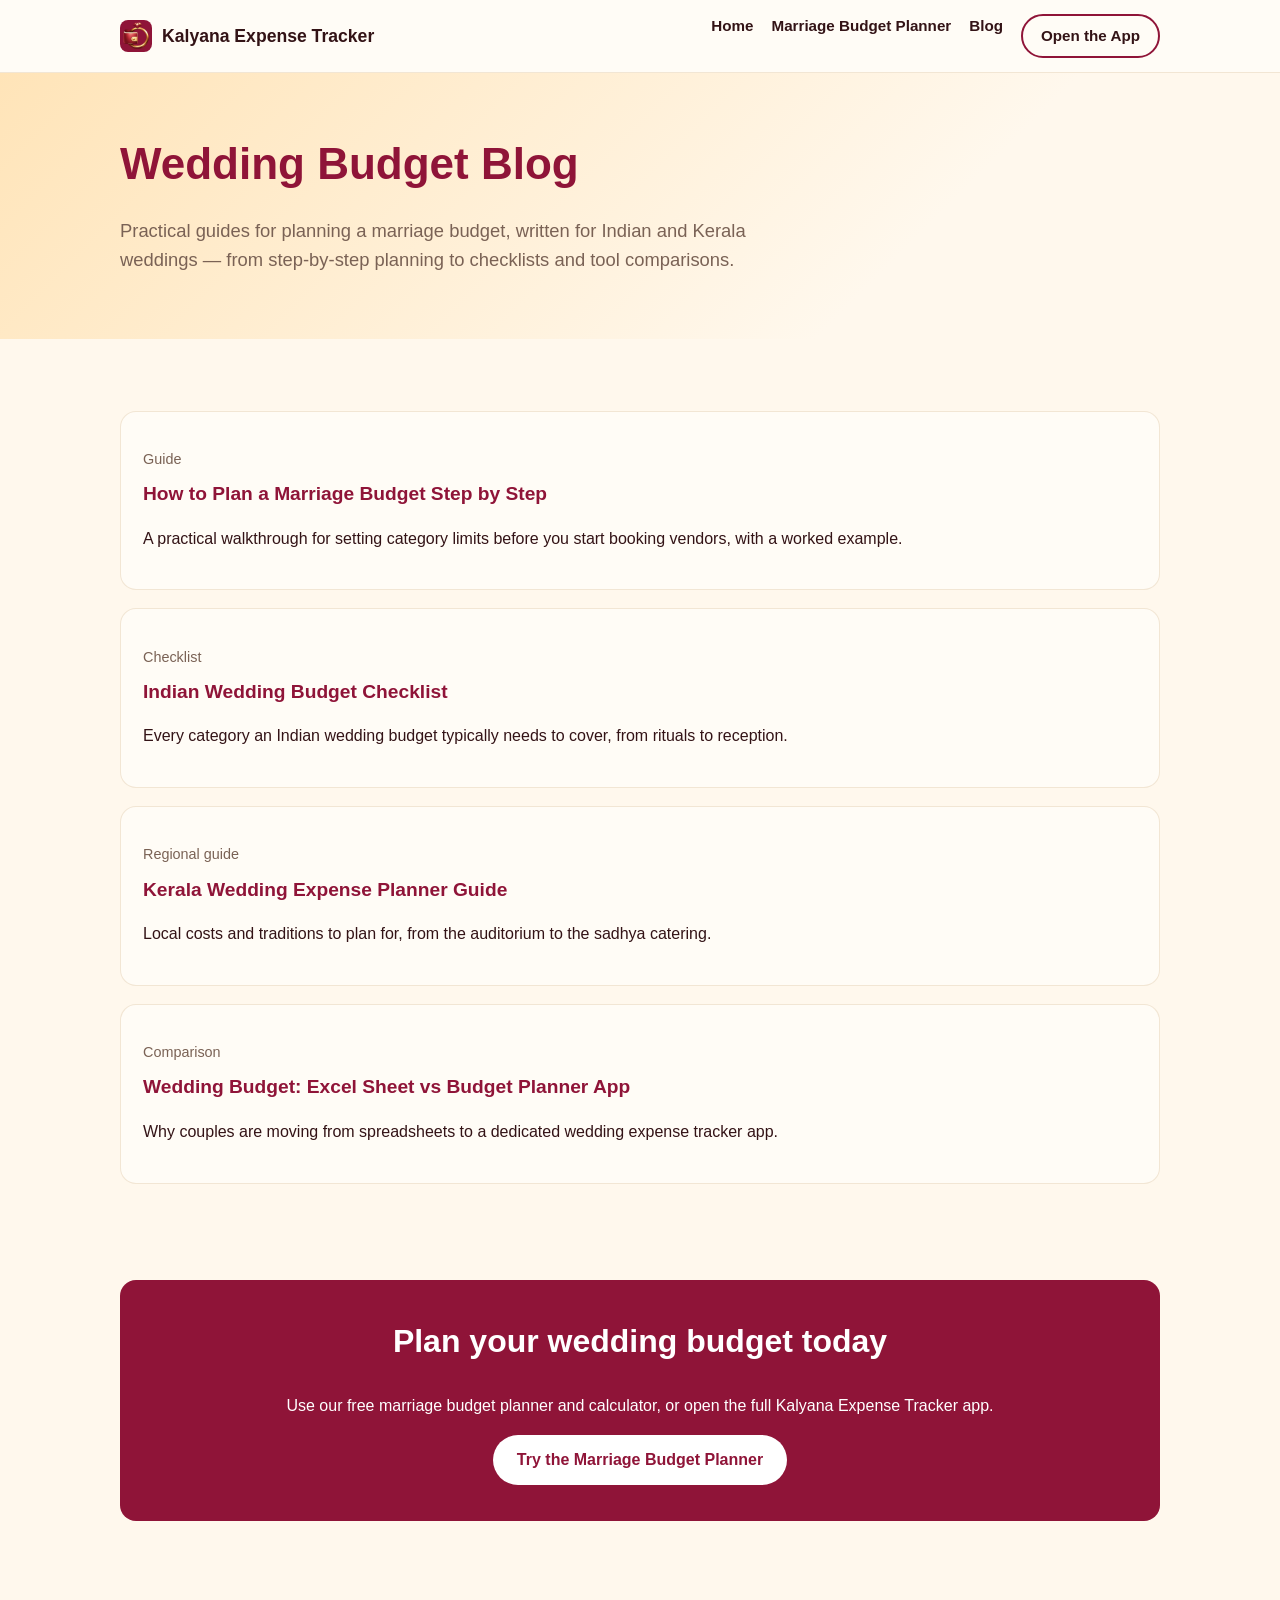
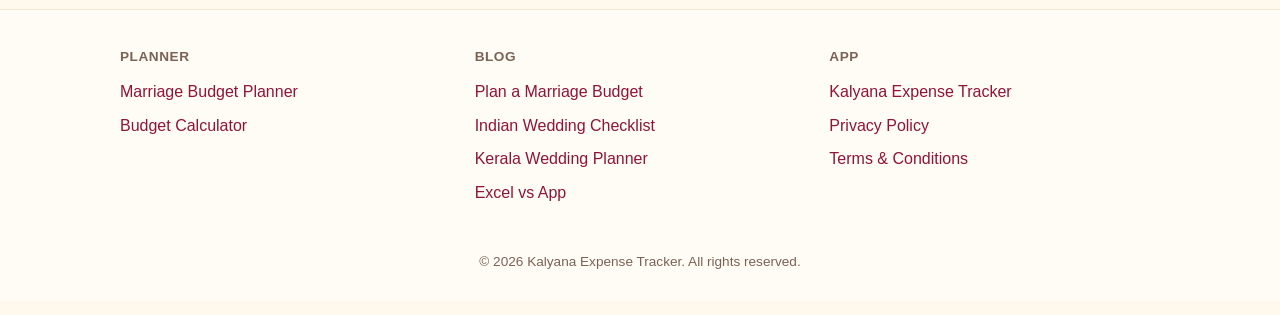
==== web/blog/index.html @ eb1126d5 "feat(web): add SEO landing pages and blog content" ====
<!DOCTYPE html>
<html lang="en">
<head>
  <meta charset="UTF-8">
  <meta http-equiv="X-UA-Compatible" content="IE=Edge">
  <meta name="viewport" content="width=device-width, initial-scale=1">

  <title>Wedding Budget Blog | Marriage Budget Planning Guides</title>
  <meta name="description" content="Guides on planning a marriage budget, Indian and Kerala wedding expense checklists, and choosing between Excel and a wedding budget planner app.">
  <meta name="robots" content="index, follow">
  <link rel="canonical" href="https://expense-tracker-20653.web.app/blog/">

  <meta name="theme-color" content="#8F1438">
  <link rel="icon" href="../favicon/favicon.ico" sizes="any">
  <link rel="stylesheet" href="../seo-assets/style.css">

  <meta property="og:type" content="website">
  <meta property="og:url" content="https://expense-tracker-20653.web.app/blog/">
  <meta property="og:title" content="Wedding Budget Blog | Marriage Budget Planning Guides">
  <meta property="og:description" content="Guides on planning a marriage budget, Indian and Kerala wedding expense checklists, and choosing between Excel and a wedding budget planner app.">
  <meta property="og:image" content="https://expense-tracker-20653.web.app/favicon/web-app-manifest-512x512.png">
  <meta property="og:site_name" content="Kalyana Expense Tracker">

  <meta name="twitter:card" content="summary_large_image">
  <meta name="twitter:title" content="Wedding Budget Blog | Marriage Budget Planning Guides">
  <meta name="twitter:description" content="Guides on planning a marriage budget, Indian and Kerala wedding expense checklists, and choosing between Excel and a wedding budget planner app.">
  <meta name="twitter:image" content="https://expense-tracker-20653.web.app/favicon/web-app-manifest-512x512.png">
</head>
<body>
  <a class="skip-link" href="#main-content">Skip to main content</a>

  <header class="site-header">
    <div class="container">
      <a class="brand" href="/">
        <img src="../favicon/web-app-manifest-192x192.png" alt="Kalyana Expense Tracker logo" width="32" height="32">
        <span>Kalyana Expense Tracker</span>
      </a>
      <nav class="site-nav" aria-label="Primary">
        <a href="/">Home</a>
        <a href="/marriage-budget-planner/">Marriage Budget Planner</a>
        <a href="/blog/" aria-current="page">Blog</a>
        <a href="/" class="btn btn-secondary" style="padding:8px 18px;">Open the App</a>
      </nav>
    </div>
  </header>

  <main id="main-content">
    <section class="hero">
      <div class="container">
        <h1>Wedding Budget Blog</h1>
        <p class="lede">
          Practical guides for planning a marriage budget, written for Indian and Kerala weddings &mdash;
          from step-by-step planning to checklists and tool comparisons.
        </p>
      </div>
    </section>

    <section>
      <div class="container">
        <ul class="blog-list">
          <li>
            <p class="post-meta">Guide</p>
            <a class="post-title" href="/blog/how-to-plan-marriage-budget/">How to Plan a Marriage Budget Step by Step</a>
            <p>A practical walkthrough for setting category limits before you start booking vendors, with a worked example.</p>
          </li>
          <li>
            <p class="post-meta">Checklist</p>
            <a class="post-title" href="/blog/indian-wedding-budget-checklist/">Indian Wedding Budget Checklist</a>
            <p>Every category an Indian wedding budget typically needs to cover, from rituals to reception.</p>
          </li>
          <li>
            <p class="post-meta">Regional guide</p>
            <a class="post-title" href="/blog/kerala-wedding-expense-planner/">Kerala Wedding Expense Planner Guide</a>
            <p>Local costs and traditions to plan for, from the auditorium to the sadhya catering.</p>
          </li>
          <li>
            <p class="post-meta">Comparison</p>
            <a class="post-title" href="/blog/wedding-budget-excel-vs-app/">Wedding Budget: Excel Sheet vs Budget Planner App</a>
            <p>Why couples are moving from spreadsheets to a dedicated wedding expense tracker app.</p>
          </li>
        </ul>
      </div>
    </section>

    <section id="cta">
      <div class="container">
        <div class="cta-banner">
          <h2>Plan your wedding budget today</h2>
          <p>Use our free marriage budget planner and calculator, or open the full Kalyana Expense Tracker app.</p>
          <a href="/marriage-budget-planner/" class="btn">Try the Marriage Budget Planner</a>
        </div>
      </div>
    </section>
  </main>

  <footer class="site-footer">
    <div class="container">
      <div class="footer-grid">
        <div>
          <h4>Planner</h4>
          <ul>
            <li><a href="/marriage-budget-planner/">Marriage Budget Planner</a></li>
            <li><a href="/marriage-budget-planner/#budget-calculator">Budget Calculator</a></li>
          </ul>
        </div>
        <div>
          <h4>Blog</h4>
          <ul>
            <li><a href="/blog/how-to-plan-marriage-budget/">Plan a Marriage Budget</a></li>
            <li><a href="/blog/indian-wedding-budget-checklist/">Indian Wedding Checklist</a></li>
            <li><a href="/blog/kerala-wedding-expense-planner/">Kerala Wedding Planner</a></li>
            <li><a href="/blog/wedding-budget-excel-vs-app/">Excel vs App</a></li>
          </ul>
        </div>
        <div>
          <h4>App</h4>
          <ul>
            <li><a href="/">Kalyana Expense Tracker</a></li>
            <li><a href="/privacy-policy">Privacy Policy</a></li>
            <li><a href="/terms-conditions">Terms &amp; Conditions</a></li>
          </ul>
        </div>
      </div>
      <p class="footer-bottom">&copy; 2026 Kalyana Expense Tracker. All rights reserved.</p>
    </div>
  </footer>
</body>
</html>
---- web/seo-assets/style.css ----
/* Shared styles for static SEO marketing pages (landing page + blog).
   Kept framework-free and dependency-free for fast load / good Core Web Vitals. */

:root {
  --primary: #8F1438;
  --secondary: #D99A3F;
  --champagne: #FFE4B8;
  --scaffold: #FFF8ED;
  --surface: #FFFCF6;
  --text: #331316;
  --text-secondary: #7A6255;
  --border: rgba(183, 128, 59, 0.18);
  --success: #12B76A;
  --radius: 16px;
  --max-width: 1080px;
}

* { box-sizing: border-box; }

html { -webkit-text-size-adjust: 100%; }

body {
  margin: 0;
  font-family: -apple-system, BlinkMacSystemFont, "Segoe UI", Roboto, Helvetica, Arial, sans-serif;
  background: var(--scaffold);
  color: var(--text);
  line-height: 1.6;
}

img { max-width: 100%; height: auto; display: block; }

a { color: var(--primary); text-decoration: none; }
a:hover, a:focus { text-decoration: underline; }

.container {
  max-width: var(--max-width);
  margin: 0 auto;
  padding: 0 20px;
}

/* Skip link for accessibility */
.skip-link {
  position: absolute;
  left: -999px;
  top: 0;
  background: var(--primary);
  color: #fff;
  padding: 8px 16px;
  z-index: 100;
}
.skip-link:focus { left: 8px; top: 8px; }

/* Header / nav */
.site-header {
  background: var(--surface);
  border-bottom: 1px solid var(--border);
  position: sticky;
  top: 0;
  z-index: 10;
}
.site-header .container {
  display: flex;
  align-items: center;
  justify-content: space-between;
  padding-top: 14px;
  padding-bottom: 14px;
  flex-wrap: wrap;
  gap: 12px;
}
.brand {
  display: flex;
  align-items: center;
  gap: 10px;
  font-weight: 700;
  font-size: 1.1rem;
  color: var(--text);
}
.brand img { width: 32px; height: 32px; border-radius: 8px; }
.brand:hover { text-decoration: none; }

.site-nav { display: flex; gap: 18px; flex-wrap: wrap; }
.site-nav a { color: var(--text); font-weight: 600; font-size: 0.95rem; }

.btn {
  display: inline-block;
  background: var(--primary);
  color: #fff;
  padding: 12px 24px;
  border-radius: 999px;
  font-weight: 700;
  border: none;
  cursor: pointer;
}
.btn:hover { background: #74102c; text-decoration: none; }
.btn-secondary {
  background: transparent;
  color: var(--primary);
  border: 2px solid var(--primary);
}
.btn-secondary:hover { background: var(--champagne); color: var(--primary); }

/* Hero */
.hero {
  padding: 56px 0 40px;
  background: linear-gradient(135deg, var(--champagne) 0%, var(--scaffold) 70%);
}
.hero h1 {
  font-size: clamp(2rem, 4vw, 2.75rem);
  margin: 0 0 16px;
  color: var(--primary);
}
.hero p.lede {
  font-size: 1.15rem;
  color: var(--text-secondary);
  max-width: 640px;
  margin: 0 0 24px;
}
.hero-actions { display: flex; gap: 14px; flex-wrap: wrap; }

/* Sections */
section { padding: 48px 0; }
section h2 {
  font-size: clamp(1.5rem, 3vw, 2rem);
  color: var(--primary);
  margin-top: 0;
}
section h3 { color: var(--text); }

.card-grid {
  display: grid;
  grid-template-columns: repeat(auto-fit, minmax(220px, 1fr));
  gap: 20px;
  margin-top: 24px;
}
.card {
  background: var(--surface);
  border: 1px solid var(--border);
  border-radius: var(--radius);
  padding: 20px;
}
.card h3 { margin-top: 0; font-size: 1.05rem; }
.card p { color: var(--text-secondary); margin-bottom: 0; font-size: 0.95rem; }

/* Calculator */
.calculator {
  background: var(--surface);
  border: 1px solid var(--border);
  border-radius: var(--radius);
  padding: 28px;
  margin-top: 24px;
}
.calculator .field { margin-bottom: 16px; }
.calculator label { display: block; font-weight: 600; margin-bottom: 6px; }
.calculator input, .calculator select {
  width: 100%;
  padding: 12px 14px;
  border-radius: 10px;
  border: 1px solid var(--border);
  font-size: 1rem;
  background: #fff;
  color: var(--text);
}
.calculator-result {
  margin-top: 20px;
  padding: 18px;
  border-radius: 12px;
  background: var(--champagne);
}
.calculator-result dl { display: grid; grid-template-columns: 1fr auto; gap: 8px 16px; margin: 0; }
.calculator-result dt { color: var(--text-secondary); }
.calculator-result dd { margin: 0; font-weight: 700; text-align: right; }

/* Tables */
table { width: 100%; border-collapse: collapse; margin-top: 16px; }
th, td { text-align: left; padding: 10px 12px; border-bottom: 1px solid var(--border); font-size: 0.95rem; }
th { color: var(--primary); }

/* FAQ */
.faq details {
  background: var(--surface);
  border: 1px solid var(--border);
  border-radius: 12px;
  padding: 14px 18px;
  margin-bottom: 12px;
}
.faq summary { font-weight: 700; cursor: pointer; }
.faq p { margin: 10px 0 0; color: var(--text-secondary); }

/* Blog */
.post-meta { color: var(--text-secondary); font-size: 0.9rem; margin-bottom: 8px; }
.blog-list { list-style: none; padding: 0; margin: 24px 0 0; display: grid; gap: 18px; }
.blog-list li {
  background: var(--surface);
  border: 1px solid var(--border);
  border-radius: var(--radius);
  padding: 22px;
}
.blog-list a.post-title { font-size: 1.2rem; font-weight: 700; }
article.post-body h2 { margin-top: 36px; }
article.post-body ul { padding-left: 20px; }

/* CTA banner */
.cta-banner {
  background: var(--primary);
  color: #fff;
  border-radius: var(--radius);
  padding: 36px;
  text-align: center;
}
.cta-banner h2 { color: #fff; }
.cta-banner .btn { background: #fff; color: var(--primary); }
.cta-banner .btn:hover { background: var(--champagne); }

/* Footer */
.site-footer {
  border-top: 1px solid var(--border);
  background: var(--surface);
  margin-top: 40px;
}
.footer-grid {
  display: grid;
  grid-template-columns: repeat(auto-fit, minmax(160px, 1fr));
  gap: 24px;
  padding: 36px 0 16px;
}
.footer-grid h4 { font-size: 0.85rem; text-transform: uppercase; letter-spacing: 0.04em; color: var(--text-secondary); margin: 0 0 12px; }
.footer-grid ul { list-style: none; padding: 0; margin: 0; display: grid; gap: 8px; }
.footer-bottom {
  text-align: center;
  color: var(--text-secondary);
  font-size: 0.85rem;
  padding: 16px 0 28px;
}

@media (max-width: 640px) {
  .site-nav { display: none; }
}
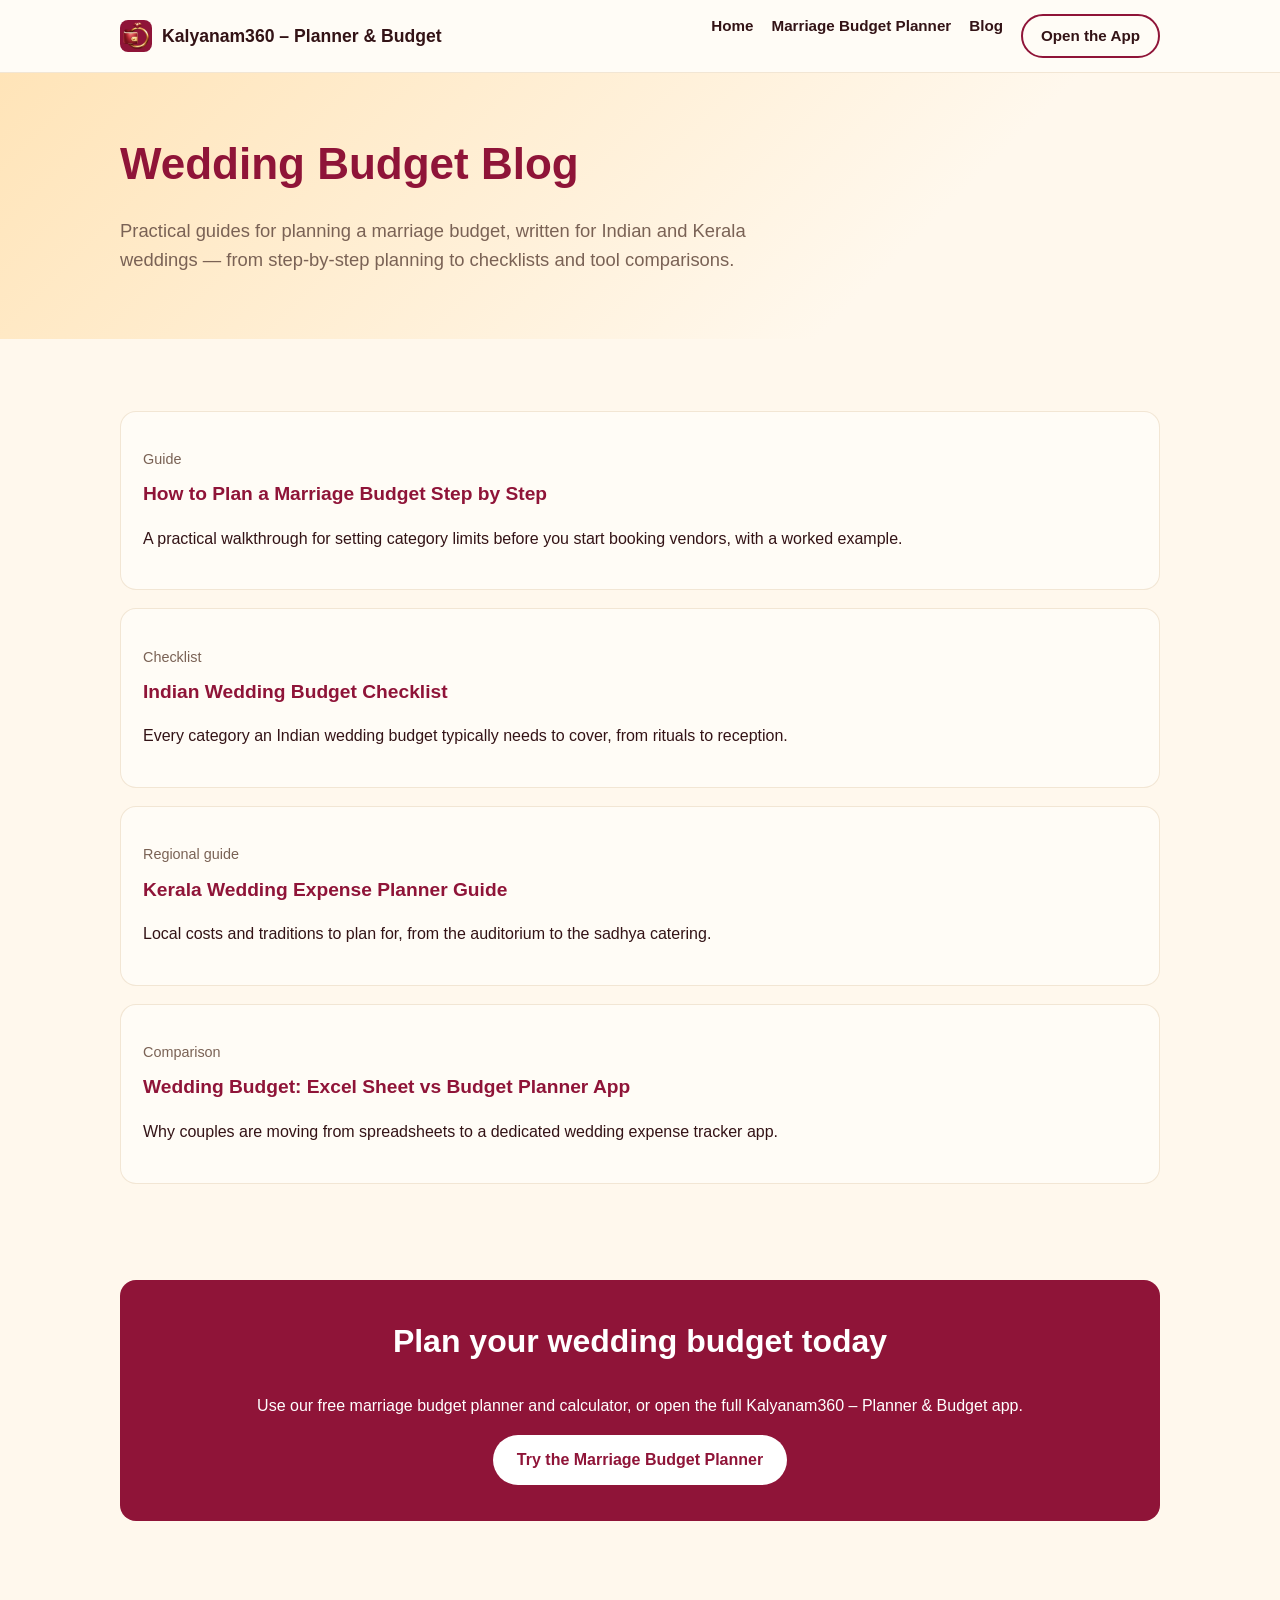
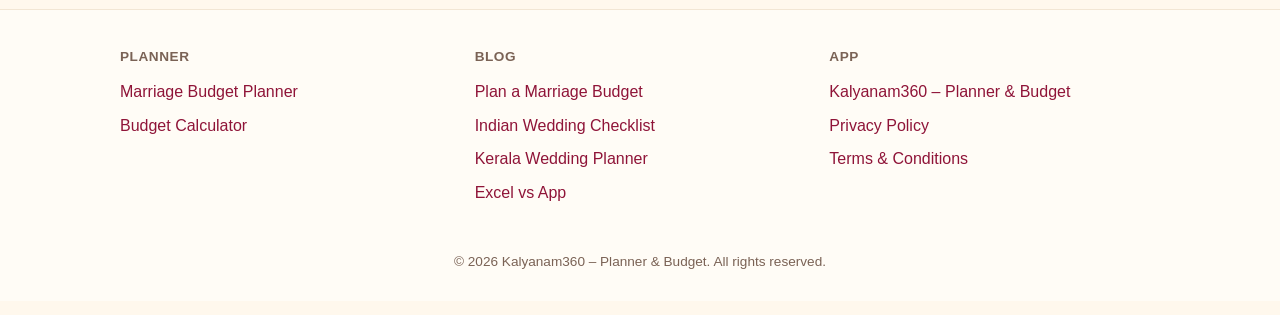
==== commit be1c1648: "update" ====
--- a/web/blog/index.html
+++ b/web/blog/index.html
@@ -19,12 +19,23 @@
   <meta property="og:title" content="Wedding Budget Blog | Marriage Budget Planning Guides">
   <meta property="og:description" content="Guides on planning a marriage budget, Indian and Kerala wedding expense checklists, and choosing between Excel and a wedding budget planner app.">
   <meta property="og:image" content="https://expense-tracker-20653.web.app/favicon/web-app-manifest-512x512.png">
-  <meta property="og:site_name" content="Kalyana Expense Tracker">
+  <meta property="og:site_name" content="Kalyanam360 – Planner & Budget">
 
   <meta name="twitter:card" content="summary_large_image">
   <meta name="twitter:title" content="Wedding Budget Blog | Marriage Budget Planning Guides">
   <meta name="twitter:description" content="Guides on planning a marriage budget, Indian and Kerala wedding expense checklists, and choosing between Excel and a wedding budget planner app.">
   <meta name="twitter:image" content="https://expense-tracker-20653.web.app/favicon/web-app-manifest-512x512.png">
+
+  <script type="application/ld+json">
+  {
+    "@context": "https://schema.org",
+    "@type": "BreadcrumbList",
+    "itemListElement": [
+      { "@type": "ListItem", "position": 1, "name": "Home", "item": "https://expense-tracker-20653.web.app/" },
+      { "@type": "ListItem", "position": 2, "name": "Blog", "item": "https://expense-tracker-20653.web.app/blog/" }
+    ]
+  }
+  </script>
 </head>
 <body>
   <a class="skip-link" href="#main-content">Skip to main content</a>
@@ -32,8 +43,8 @@
   <header class="site-header">
     <div class="container">
       <a class="brand" href="/">
-        <img src="../favicon/web-app-manifest-192x192.png" alt="Kalyana Expense Tracker logo" width="32" height="32">
-        <span>Kalyana Expense Tracker</span>
+        <img src="../favicon/web-app-manifest-192x192.png" alt="Kalyanam360 – Planner & Budget logo" width="32" height="32">
+        <span>Kalyanam360 – Planner & Budget</span>
       </a>
       <nav class="site-nav" aria-label="Primary">
         <a href="/">Home</a>
@@ -86,7 +97,7 @@
       <div class="container">
         <div class="cta-banner">
           <h2>Plan your wedding budget today</h2>
-          <p>Use our free marriage budget planner and calculator, or open the full Kalyana Expense Tracker app.</p>
+          <p>Use our free marriage budget planner and calculator, or open the full Kalyanam360 – Planner & Budget app.</p>
           <a href="/marriage-budget-planner/" class="btn">Try the Marriage Budget Planner</a>
         </div>
       </div>
@@ -115,13 +126,13 @@
         <div>
           <h4>App</h4>
           <ul>
-            <li><a href="/">Kalyana Expense Tracker</a></li>
+            <li><a href="/">Kalyanam360 – Planner & Budget</a></li>
             <li><a href="/privacy-policy">Privacy Policy</a></li>
             <li><a href="/terms-conditions">Terms &amp; Conditions</a></li>
           </ul>
         </div>
       </div>
-      <p class="footer-bottom">&copy; 2026 Kalyana Expense Tracker. All rights reserved.</p>
+      <p class="footer-bottom">&copy; 2026 Kalyanam360 – Planner & Budget. All rights reserved.</p>
     </div>
   </footer>
 </body>
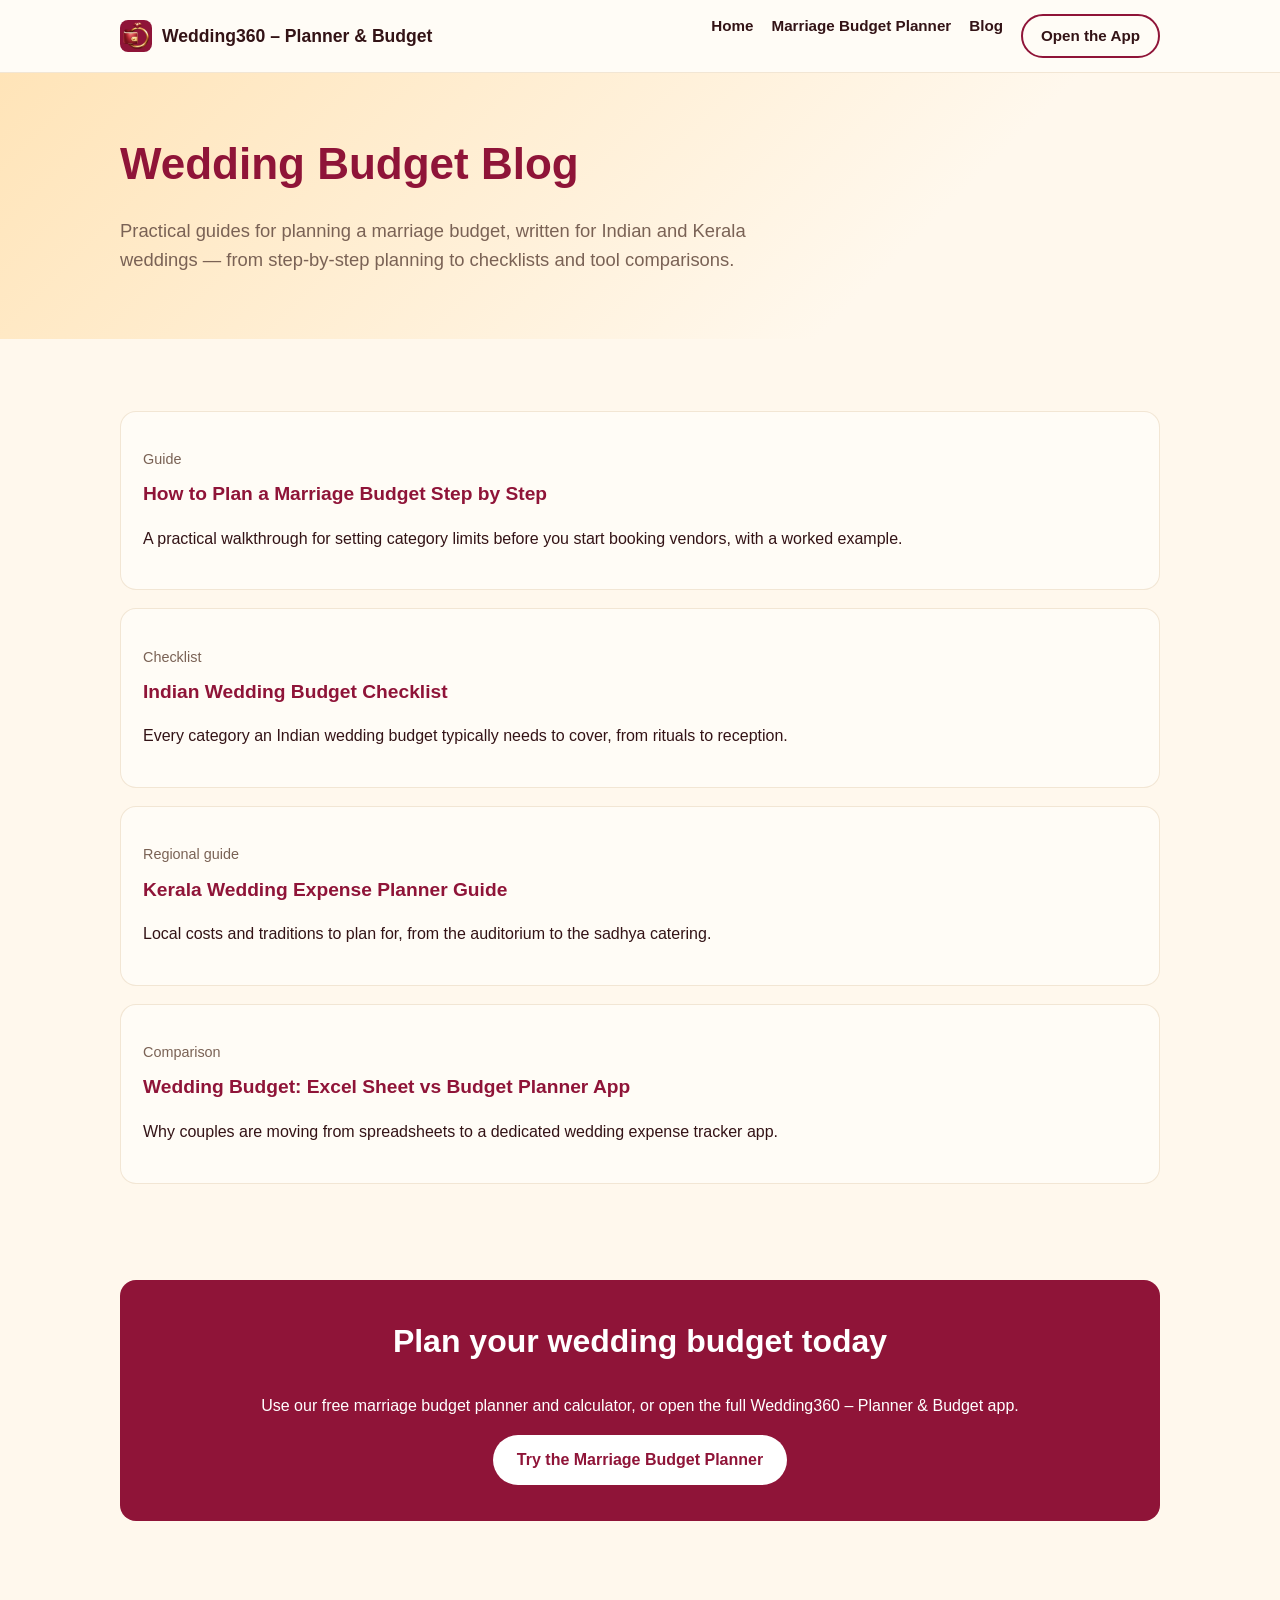
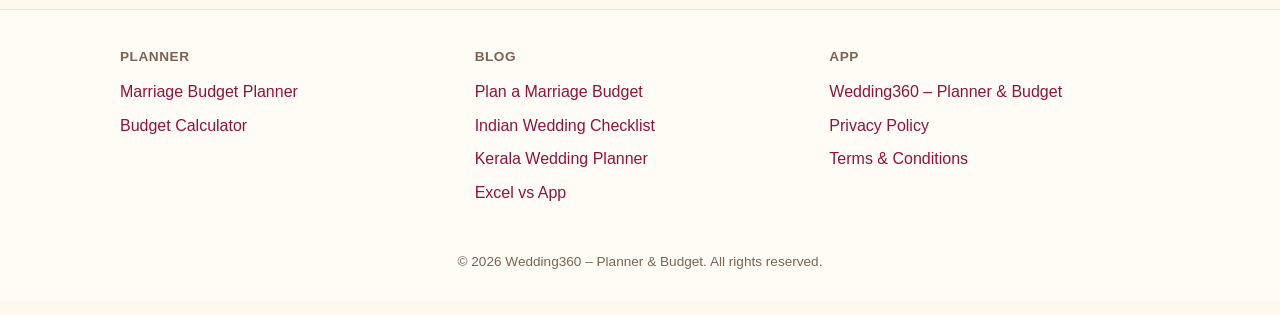
==== commit 0612e3c5: "feat: Rebrand app from Kalyanam360 to Wedding360 – Update all instances in codebase, including metad" ====
--- a/web/blog/index.html
+++ b/web/blog/index.html
@@ -19,7 +19,7 @@
   <meta property="og:title" content="Wedding Budget Blog | Marriage Budget Planning Guides">
   <meta property="og:description" content="Guides on planning a marriage budget, Indian and Kerala wedding expense checklists, and choosing between Excel and a wedding budget planner app.">
   <meta property="og:image" content="https://expense-tracker-20653.web.app/favicon/web-app-manifest-512x512.png">
-  <meta property="og:site_name" content="Kalyanam360 – Planner & Budget">
+  <meta property="og:site_name" content="Wedding360 – Planner & Budget">
 
   <meta name="twitter:card" content="summary_large_image">
   <meta name="twitter:title" content="Wedding Budget Blog | Marriage Budget Planning Guides">
@@ -43,8 +43,8 @@
   <header class="site-header">
     <div class="container">
       <a class="brand" href="/">
-        <img src="../favicon/web-app-manifest-192x192.png" alt="Kalyanam360 – Planner & Budget logo" width="32" height="32">
-        <span>Kalyanam360 – Planner & Budget</span>
+        <img src="../favicon/web-app-manifest-192x192.png" alt="Wedding360 – Planner & Budget logo" width="32" height="32">
+        <span>Wedding360 – Planner & Budget</span>
       </a>
       <nav class="site-nav" aria-label="Primary">
         <a href="/">Home</a>
@@ -97,7 +97,7 @@
       <div class="container">
         <div class="cta-banner">
           <h2>Plan your wedding budget today</h2>
-          <p>Use our free marriage budget planner and calculator, or open the full Kalyanam360 – Planner & Budget app.</p>
+          <p>Use our free marriage budget planner and calculator, or open the full Wedding360 – Planner & Budget app.</p>
           <a href="/marriage-budget-planner/" class="btn">Try the Marriage Budget Planner</a>
         </div>
       </div>
@@ -126,13 +126,13 @@
         <div>
           <h4>App</h4>
           <ul>
-            <li><a href="/">Kalyanam360 – Planner & Budget</a></li>
+            <li><a href="/">Wedding360 – Planner & Budget</a></li>
             <li><a href="/privacy-policy">Privacy Policy</a></li>
             <li><a href="/terms-conditions">Terms &amp; Conditions</a></li>
           </ul>
         </div>
       </div>
-      <p class="footer-bottom">&copy; 2026 Kalyanam360 – Planner & Budget. All rights reserved.</p>
+      <p class="footer-bottom">&copy; 2026 Wedding360 – Planner & Budget. All rights reserved.</p>
     </div>
   </footer>
 </body>
